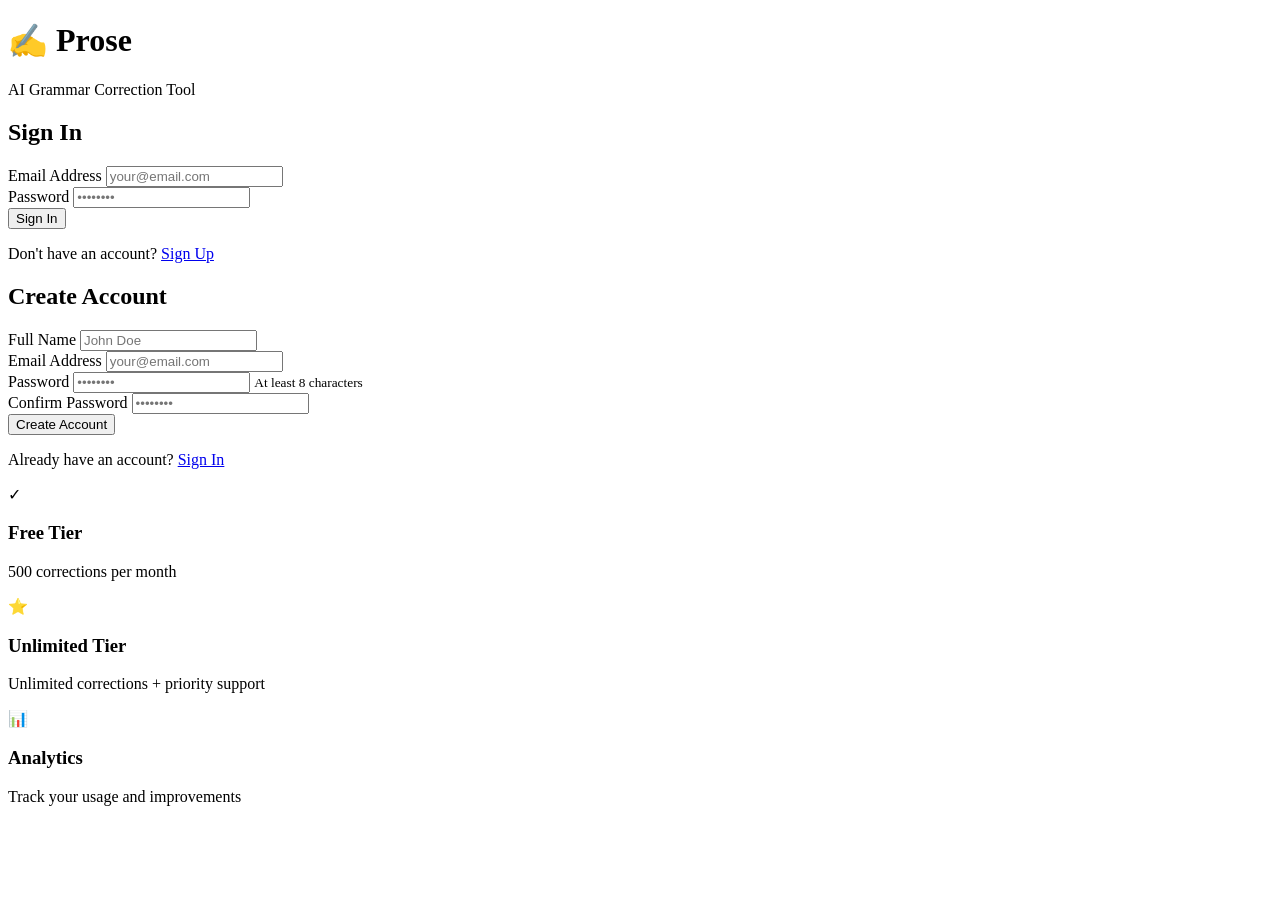
==== wwwroot/auth.html @ 03681a2f "Add auth, subscriptions, payments, and DB models Introduce user authentication, subscription and pay" ====
<!DOCTYPE html>
<html lang="en">
<head>
    <meta charset="UTF-8">
    <meta name="viewport" content="width=device-width, initial-scale=1.0">
    <title>Authentication - Prose Grammar Corrector</title>
    <link rel="stylesheet" href="/css/auth.css">
</head>
<body>
    <div class="auth-container">
        <div class="auth-card">
            <div class="auth-header">
                <h1>✍ Prose</h1>
                <p>AI Grammar Correction Tool</p>
            </div>

            <!-- Login Form -->
            <form id="loginForm" class="auth-form active">
                <h2>Sign In</h2>
                <div class="form-group">
                    <label for="loginEmail">Email Address</label>
                    <input type="email" id="loginEmail" name="email" required placeholder="your@email.com">
                </div>
                <div class="form-group">
                    <label for="loginPassword">Password</label>
                    <input type="password" id="loginPassword" name="password" required placeholder="••••••••">
                </div>
                <div id="loginError" class="error-message"></div>
                <button type="submit" class="btn btn-primary">Sign In</button>
                <p class="auth-toggle">Don't have an account? <a href="#" onclick="toggleForms()">Sign Up</a></p>
            </form>

            <!-- Signup Form -->
            <form id="signupForm" class="auth-form">
                <h2>Create Account</h2>
                <div class="form-group">
                    <label for="signupFullName">Full Name</label>
                    <input type="text" id="signupFullName" name="fullName" required placeholder="John Doe">
                </div>
                <div class="form-group">
                    <label for="signupEmail">Email Address</label>
                    <input type="email" id="signupEmail" name="email" required placeholder="your@email.com">
                </div>
                <div class="form-group">
                    <label for="signupPassword">Password</label>
                    <input type="password" id="signupPassword" name="password" required placeholder="••••••••">
                    <small>At least 8 characters</small>
                </div>
                <div class="form-group">
                    <label for="signupPasswordConfirm">Confirm Password</label>
                    <input type="password" id="signupPasswordConfirm" name="passwordConfirm" required placeholder="••••••••">
                </div>
                <div id="signupError" class="error-message"></div>
                <button type="submit" class="btn btn-primary">Create Account</button>
                <p class="auth-toggle">Already have an account? <a href="#" onclick="toggleForms()">Sign In</a></p>
            </form>

            <!-- Success Message -->
            <div id="successMessage" class="success-message" style="display: none;">
                <h2>Welcome! 🎉</h2>
                <p>Redirecting to your dashboard...</p>
            </div>
        </div>

        <!-- Benefits Section -->
        <div class="benefits-section">
            <div class="benefit">
                <span class="icon">✓</span>
                <h3>Free Tier</h3>
                <p>500 corrections per month</p>
            </div>
            <div class="benefit">
                <span class="icon">⭐</span>
                <h3>Unlimited Tier</h3>
                <p>Unlimited corrections + priority support</p>
            </div>
            <div class="benefit">
                <span class="icon">📊</span>
                <h3>Analytics</h3>
                <p>Track your usage and improvements</p>
            </div>
        </div>
    </div>

    <script>
        const API_BASE = '/api';

        function toggleForms() {
            const loginForm = document.getElementById('loginForm');
            const signupForm = document.getElementById('signupForm');
            loginForm.classList.toggle('active');
            signupForm.classList.toggle('active');
            clearMessages();
        }

        function clearMessages() {
            document.getElementById('loginError').textContent = '';
            document.getElementById('signupError').textContent = '';
        }

        // Login Form Handler
        document.getElementById('loginForm').addEventListener('submit', async (e) => {
            e.preventDefault();
            const email = document.getElementById('loginEmail').value;
            const password = document.getElementById('loginPassword').value;
            const errorDiv = document.getElementById('loginError');

            try {
                const response = await fetch(`${API_BASE}/auth/login`, {
                    method: 'POST',
                    headers: { 'Content-Type': 'application/json' },
                    body: JSON.stringify({ email, password })
                });

                const data = await response.json();

                if (!response.ok) {
                    errorDiv.textContent = data.error || 'Login failed. Please try again.';
                    return;
                }

                // Store token
                localStorage.setItem('token', data.token);
                localStorage.setItem('user', JSON.stringify(data.user));

                // Show success and redirect
                showSuccess();
                setTimeout(() => {
                    window.location.href = '/dashboard.html';
                }, 1500);
            } catch (error) {
                errorDiv.textContent = 'An error occurred. Please try again.';
                console.error('Login error:', error);
            }
        });

        // Signup Form Handler
        document.getElementById('signupForm').addEventListener('submit', async (e) => {
            e.preventDefault();
            const fullName = document.getElementById('signupFullName').value;
            const email = document.getElementById('signupEmail').value;
            const password = document.getElementById('signupPassword').value;
            const passwordConfirm = document.getElementById('signupPasswordConfirm').value;
            const errorDiv = document.getElementById('signupError');

            // Validation
            if (password !== passwordConfirm) {
                errorDiv.textContent = 'Passwords do not match.';
                return;
            }

            if (password.length < 8) {
                errorDiv.textContent = 'Password must be at least 8 characters.';
                return;
            }

            try {
                const response = await fetch(`${API_BASE}/auth/signup`, {
                    method: 'POST',
                    headers: { 'Content-Type': 'application/json' },
                    body: JSON.stringify({ email, fullName, password })
                });

                const data = await response.json();

                if (!response.ok) {
                    errorDiv.textContent = data.error || 'Signup failed. Please try again.';
                    return;
                }

                // Store token
                localStorage.setItem('token', data.token);
                localStorage.setItem('user', JSON.stringify(data.user));

                // Show success and redirect
                showSuccess();
                setTimeout(() => {
                    window.location.href = '/dashboard.html';
                }, 1500);
            } catch (error) {
                errorDiv.textContent = 'An error occurred. Please try again.';
                console.error('Signup error:', error);
            }
        });

        function showSuccess() {
            document.getElementById('loginForm').style.display = 'none';
            document.getElementById('signupForm').style.display = 'none';
            document.getElementById('successMessage').style.display = 'block';
        }

        // Check if already logged in
        if (localStorage.getItem('token')) {
            window.location.href = '/dashboard.html';
        }
    </script>
</body>
</html>
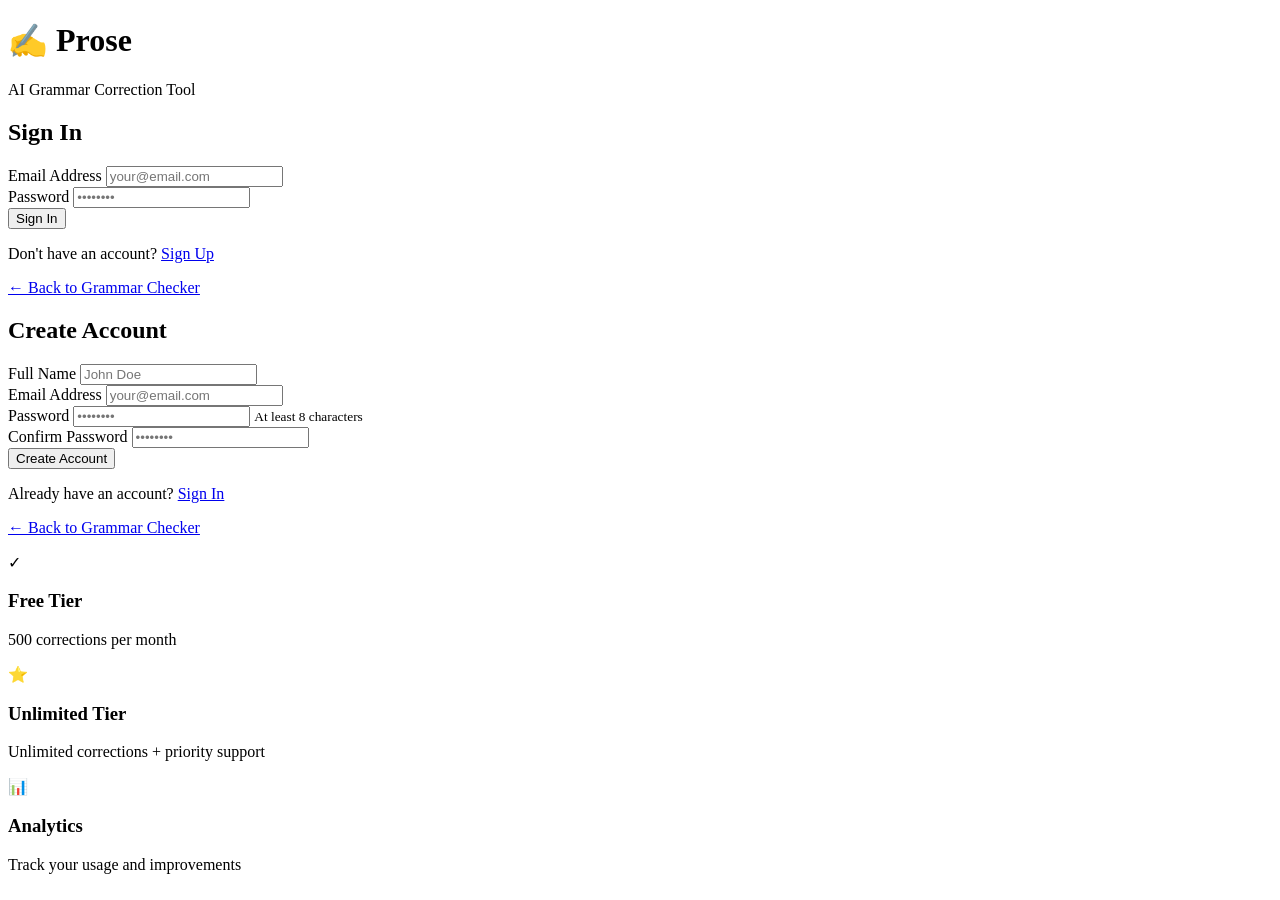
==== commit 3cd3727f: "Add DB initializer; improve auth, errors & UI Add DatabaseInitializer to ensure schema/migrations ar" ====
--- a/wwwroot/auth.html
+++ b/wwwroot/auth.html
@@ -27,7 +27,8 @@
                 </div>
                 <div id="loginError" class="error-message"></div>
                 <button type="submit" class="btn btn-primary">Sign In</button>
-                <p class="auth-toggle">Don't have an account? <a href="#" onclick="toggleForms()">Sign Up</a></p>
+                <p class="auth-toggle">Don't have an account? <a href="#" onclick="toggleForms(event)">Sign Up</a></p>
+                <p class="auth-toggle"><a href="/">← Back to Grammar Checker</a></p>
             </form>
 
             <!-- Signup Form -->
@@ -52,13 +53,14 @@
                 </div>
                 <div id="signupError" class="error-message"></div>
                 <button type="submit" class="btn btn-primary">Create Account</button>
-                <p class="auth-toggle">Already have an account? <a href="#" onclick="toggleForms()">Sign In</a></p>
+                <p class="auth-toggle">Already have an account? <a href="#" onclick="toggleForms(event)">Sign In</a></p>
+                <p class="auth-toggle"><a href="/">← Back to Grammar Checker</a></p>
             </form>
 
             <!-- Success Message -->
             <div id="successMessage" class="success-message" style="display: none;">
                 <h2>Welcome! 🎉</h2>
-                <p>Redirecting to your dashboard...</p>
+                <p>Redirecting to the grammar checker...</p>
             </div>
         </div>
 
@@ -85,12 +87,24 @@
     <script>
         const API_BASE = '/api';
 
-        function toggleForms() {
+        function getReturnUrl() {
+            const params = new URLSearchParams(window.location.search);
+            const ret = params.get('return');
+            return ret && ret.startsWith('/') ? ret : '/';
+        }
+
+        function toggleForms(e) {
+            if (e) e.preventDefault();
             const loginForm = document.getElementById('loginForm');
             const signupForm = document.getElementById('signupForm');
             loginForm.classList.toggle('active');
             signupForm.classList.toggle('active');
             clearMessages();
+        }
+
+        function showSignupForm() {
+            document.getElementById('loginForm').classList.remove('active');
+            document.getElementById('signupForm').classList.add('active');
         }
 
         function clearMessages() {
@@ -126,8 +140,8 @@
                 // Show success and redirect
                 showSuccess();
                 setTimeout(() => {
-                    window.location.href = '/dashboard.html';
-                }, 1500);
+                    window.location.href = getReturnUrl();
+                }, 1200);
             } catch (error) {
                 errorDiv.textContent = 'An error occurred. Please try again.';
                 console.error('Login error:', error);
@@ -175,8 +189,8 @@
                 // Show success and redirect
                 showSuccess();
                 setTimeout(() => {
-                    window.location.href = '/dashboard.html';
-                }, 1500);
+                    window.location.href = getReturnUrl();
+                }, 1200);
             } catch (error) {
                 errorDiv.textContent = 'An error occurred. Please try again.';
                 console.error('Signup error:', error);
@@ -189,9 +203,12 @@
             document.getElementById('successMessage').style.display = 'block';
         }
 
-        // Check if already logged in
+        if (window.location.hash === '#signup') {
+            showSignupForm();
+        }
+
         if (localStorage.getItem('token')) {
-            window.location.href = '/dashboard.html';
+            window.location.href = getReturnUrl();
         }
     </script>
 </body>
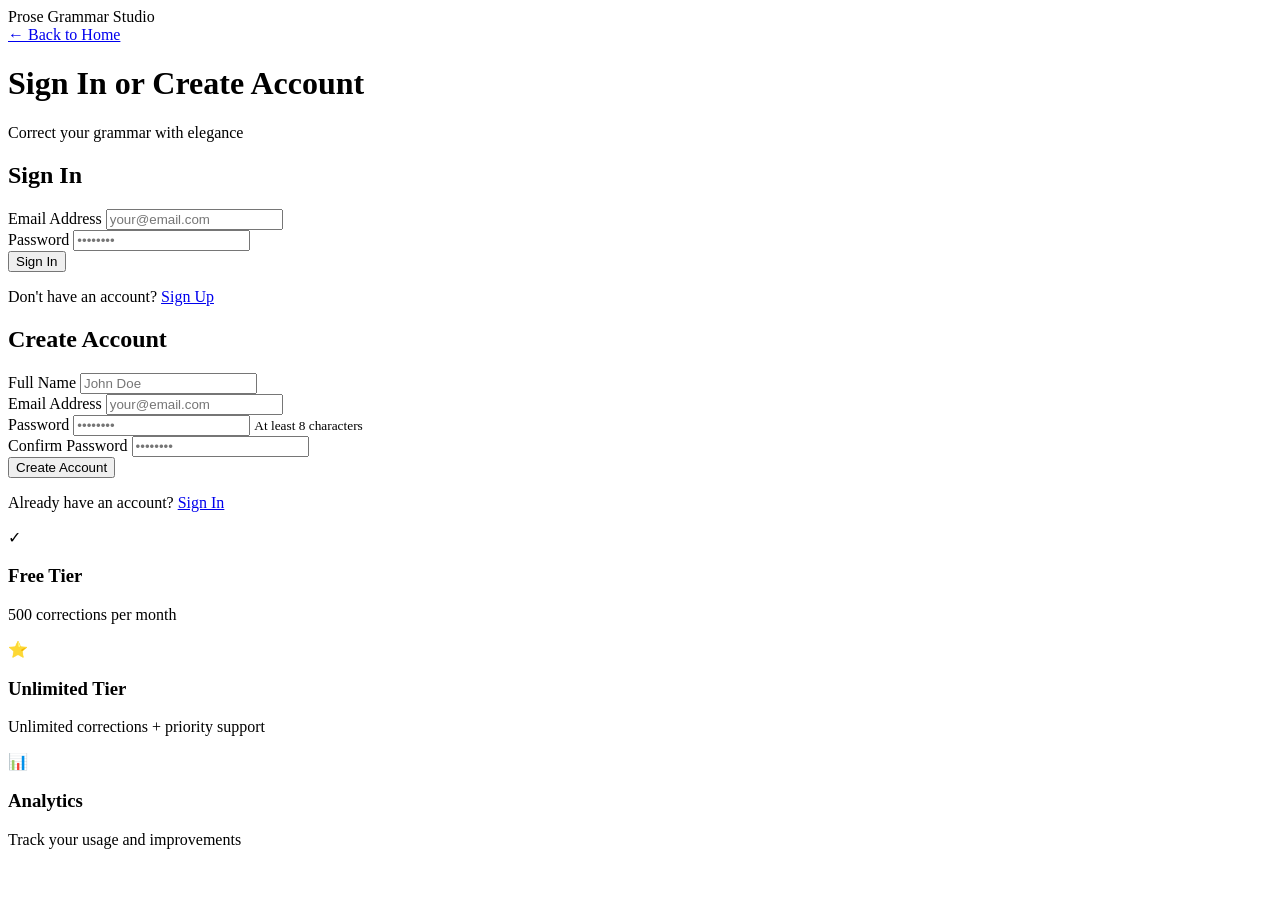
==== commit 9c7db93a: "Revamp auth and dashboard UI & styles Large visual overhaul for authentication and dashboard pages: " ====
--- a/wwwroot/auth.html
+++ b/wwwroot/auth.html
@@ -5,13 +5,34 @@
     <meta name="viewport" content="width=device-width, initial-scale=1.0">
     <title>Authentication - Prose Grammar Corrector</title>
     <link rel="stylesheet" href="/css/auth.css">
+    <link rel="icon" type="image/svg+xml" href="data:image/svg+xml,
+      <svg xmlns='http://www.w3.org/2000/svg' viewBox='0 0 32 32'>
+        <text y='26' font-size='28'>✍</text>
+      </svg>" />
 </head>
 <body>
+  <!-- Ambient orbs -->
+  <div class="ambient ambient-1" aria-hidden="true"></div>
+  <div class="ambient ambient-2" aria-hidden="true"></div>
+  <div class="ambient ambient-3" aria-hidden="true"></div>
+
+  <div class="app-wrapper">
+    <!-- ── Header ─────────────────────────────────────────────────────────── -->
+    <header role="banner">
+      <div class="logo">
+        <span class="logo-mark">Prose</span>
+        <span class="logo-sub">Grammar Studio</span>
+      </div>
+      <div class="header-actions">
+        <a href="/" class="btn-header btn-header-ghost">← Back to Home</a>
+      </div>
+    </header>
+
     <div class="auth-container">
         <div class="auth-card">
-            <div class="auth-header">
-                <h1>✍ Prose</h1>
-                <p>AI Grammar Correction Tool</p>
+            <div class="auth-card-header">
+                <h1>Sign In or Create Account</h1>
+                <p>Correct your grammar with elegance</p>
             </div>
 
             <!-- Login Form -->
@@ -28,7 +49,6 @@
                 <div id="loginError" class="error-message"></div>
                 <button type="submit" class="btn btn-primary">Sign In</button>
                 <p class="auth-toggle">Don't have an account? <a href="#" onclick="toggleForms(event)">Sign Up</a></p>
-                <p class="auth-toggle"><a href="/">← Back to Grammar Checker</a></p>
             </form>
 
             <!-- Signup Form -->
@@ -54,7 +74,6 @@
                 <div id="signupError" class="error-message"></div>
                 <button type="submit" class="btn btn-primary">Create Account</button>
                 <p class="auth-toggle">Already have an account? <a href="#" onclick="toggleForms(event)">Sign In</a></p>
-                <p class="auth-toggle"><a href="/">← Back to Grammar Checker</a></p>
             </form>
 
             <!-- Success Message -->
@@ -83,6 +102,9 @@
             </div>
         </div>
     </div>
+    <!-- End auth-container -->
+    </div>
+    <!-- End app-wrapper -->
 
     <script>
         const API_BASE = '/api';
@@ -211,5 +233,6 @@
             window.location.href = getReturnUrl();
         }
     </script>
+  </div>
 </body>
 </html>
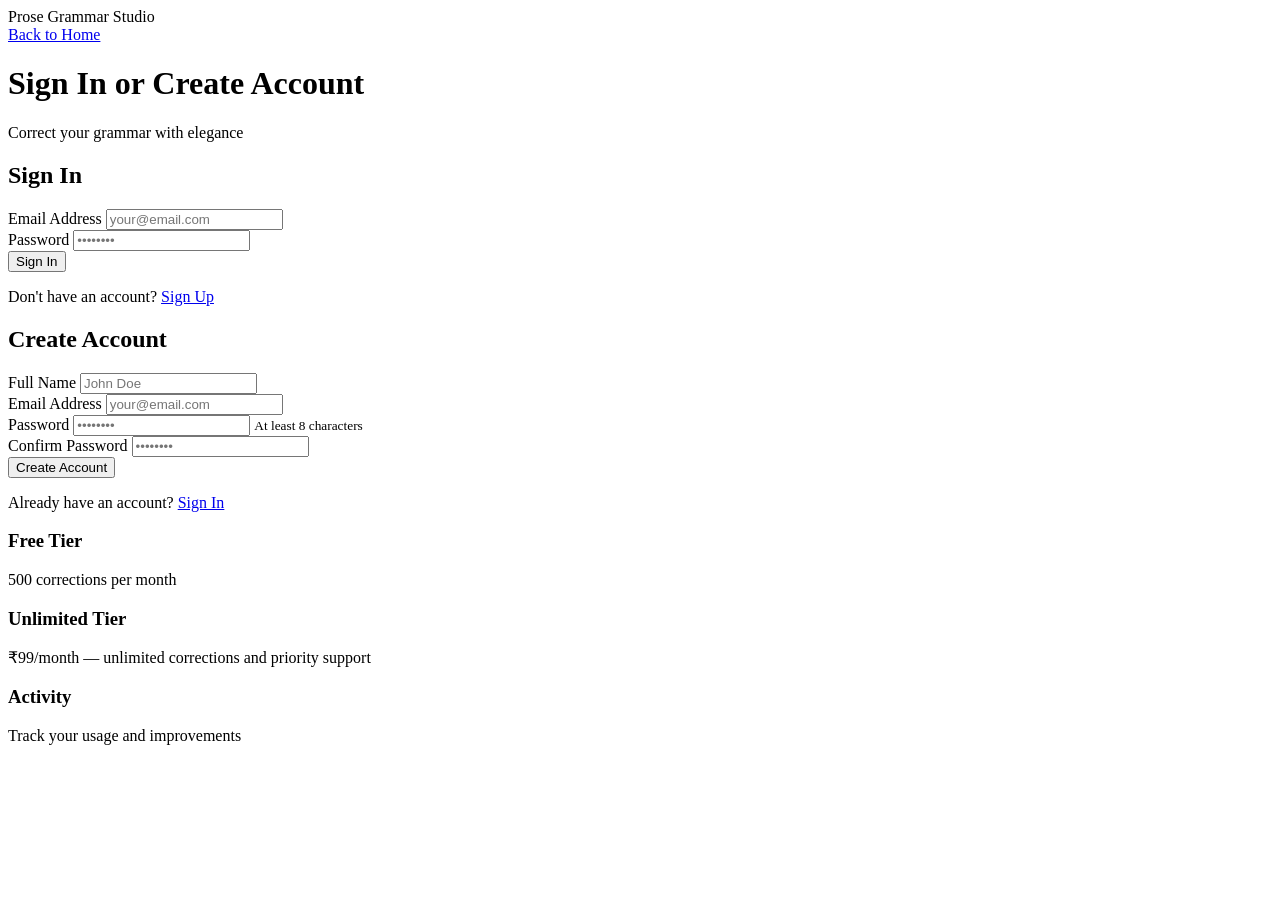
==== commit e325c77b: "Switch pricing and currency to INR; update UI Convert app pricing and payments to INR (paise) and up" ====
--- a/wwwroot/auth.html
+++ b/wwwroot/auth.html
@@ -7,7 +7,7 @@
     <link rel="stylesheet" href="/css/auth.css">
     <link rel="icon" type="image/svg+xml" href="data:image/svg+xml,
       <svg xmlns='http://www.w3.org/2000/svg' viewBox='0 0 32 32'>
-        <text y='26' font-size='28'>✍</text>
+        <text y='26' font-size='22' font-family='Georgia,serif' fill='%23c8a96e'>P</text>
       </svg>" />
 </head>
 <body>
@@ -24,7 +24,7 @@
         <span class="logo-sub">Grammar Studio</span>
       </div>
       <div class="header-actions">
-        <a href="/" class="btn-header btn-header-ghost">← Back to Home</a>
+        <a href="/" class="btn-header btn-header-ghost">Back to Home</a>
       </div>
     </header>
 
@@ -78,7 +78,7 @@
 
             <!-- Success Message -->
             <div id="successMessage" class="success-message" style="display: none;">
-                <h2>Welcome! 🎉</h2>
+                <h2>Welcome</h2>
                 <p>Redirecting to the grammar checker...</p>
             </div>
         </div>
@@ -86,18 +86,18 @@
         <!-- Benefits Section -->
         <div class="benefits-section">
             <div class="benefit">
-                <span class="icon">✓</span>
+                <span class="benefit-marker" aria-hidden="true"></span>
                 <h3>Free Tier</h3>
                 <p>500 corrections per month</p>
             </div>
             <div class="benefit">
-                <span class="icon">⭐</span>
+                <span class="benefit-marker" aria-hidden="true"></span>
                 <h3>Unlimited Tier</h3>
-                <p>Unlimited corrections + priority support</p>
+                <p>₹99/month — unlimited corrections and priority support</p>
             </div>
             <div class="benefit">
-                <span class="icon">📊</span>
-                <h3>Analytics</h3>
+                <span class="benefit-marker" aria-hidden="true"></span>
+                <h3>Activity</h3>
                 <p>Track your usage and improvements</p>
             </div>
         </div>
